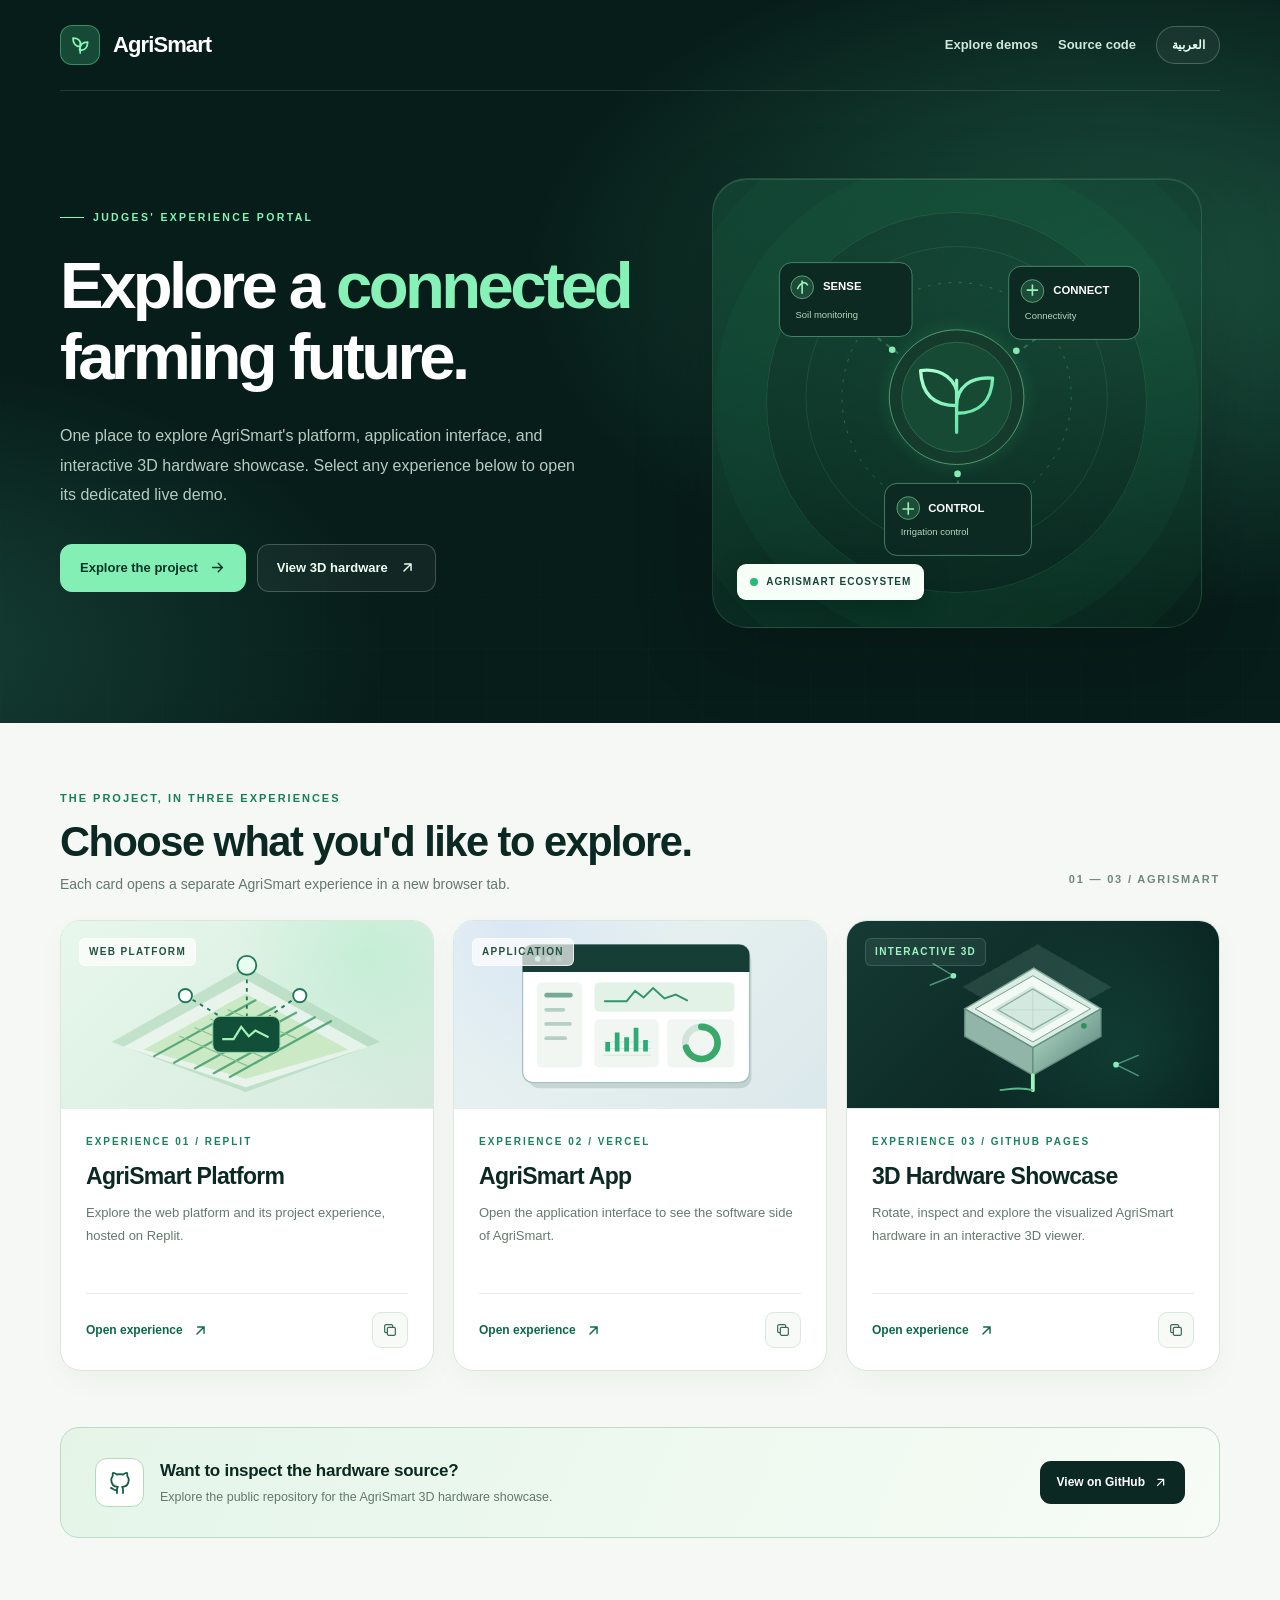
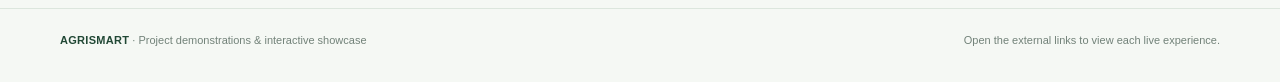
==== judges/index.html @ b03cd0dc "Publish AgriSmart judges portal alongside hardware showcase" ====
<!DOCTYPE html>
<html lang="en" dir="ltr">
<head>
  <meta charset="UTF-8" />
  <meta name="viewport" content="width=device-width, initial-scale=1" />
  <meta name="theme-color" content="#071D19" />
  <meta name="description" content="Explore AgriSmart's digital platform, application interface, and interactive 3D hardware showcase from one presentation page." />
  <title>AgriSmart | Judges' Experience Portal</title>
  <style>
    :root{--ink:#0b2922;--forest:#071d19;--forest2:#102b24;--green:#43e3a1;--green-dark:#137d58;--paper:#f5f8f4;--muted:#65776f;--line:#dce6dd;--radius:22px}
    *,*::before,*::after{box-sizing:border-box}
    html{scroll-behavior:smooth}
    body{margin:0;background:var(--paper);color:var(--ink);font-family:Inter,-apple-system,BlinkMacSystemFont,"Segoe UI",Arial,Tahoma,sans-serif;line-height:1.55;overflow-x:hidden}
    button,a{font:inherit}
    a{text-decoration:none;color:inherit}
    button{cursor:pointer}
    ::selection{background:#b8f6d7;color:#08382a}
    .wrap{width:min(1160px,calc(100% - 52px));margin-inline:auto}
    .dark-zone{position:relative;isolation:isolate;color:white;background:radial-gradient(ellipse 65% 65% at 88% 38%,#1c5340 0%,transparent 72%),radial-gradient(ellipse 50% 50% at -10% 90%,#164238 0%,transparent 80%),var(--forest);overflow:hidden}
    .dark-zone::after{content:"";position:absolute;inset:0;z-index:-1;opacity:.2;pointer-events:none;background-image:linear-gradient(#8bc4a312 1px,transparent 1px),linear-gradient(90deg,#8bc4a312 1px,transparent 1px);background-size:54px 54px;mask-image:linear-gradient(to bottom,transparent 10%,#000 100%)}
    .nav{display:flex;align-items:center;justify-content:space-between;gap:24px;padding:25px 0;border-bottom:1px solid #ffffff1e}
    .brand{display:inline-flex;align-items:center;gap:13px;font-size:22px;font-weight:780;letter-spacing:-.9px}
    .brand-mark{width:40px;height:40px;border:1px solid #6ef0af66;background:#1d5f44b3;border-radius:12px;display:grid;place-items:center}
    .brand-mark svg{width:24px;height:24px}
    .nav-end{display:flex;align-items:center;gap:20px}
    .nav-link{font-size:13px;font-weight:600;color:#d2e7dc;transition:color .2s}
    .nav-link:hover{color:#76f7bb}
    .lang{font-size:12px;font-weight:800;color:#e8fff2;border:1px solid #ffffff38;background:#ffffff0c;padding:9px 13px;border-radius:99px;min-width:64px}
    .lang:hover,.lang:focus-visible{background:#ffffff23}
    .hero{display:grid;grid-template-columns:1.06fr .94fr;align-items:center;gap:40px;min-height:550px;padding:67px 0 88px}
    .eyebrow{display:inline-flex;align-items:center;gap:9px;letter-spacing:2.35px;text-transform:uppercase;font-size:10.5px;font-weight:800;color:#83f5b9;margin-bottom:26px}
    .eyebrow:before{content:"";width:24px;height:1px;background:currentColor}
    .hero h1{margin:0;max-width:650px;font-size:clamp(43px,5.1vw,76px);line-height:1.085;letter-spacing:-3.6px;font-weight:800}
    .hero h1 .mint{color:#86f2b7}
    .hero p{margin:28px 0 34px;color:#b7ccc1;font-size:16px;line-height:1.85;max-width:515px}
    .actions{display:flex;align-items:center;gap:11px;flex-wrap:wrap}
    .btn{display:inline-flex;align-items:center;justify-content:center;gap:11px;padding:13px 19px;border-radius:12px;font-size:13px;font-weight:750;transition:transform .16s,background .16s,border-color .16s}
    .btn:hover{transform:translateY(-2px)}
    .btn-primary{color:#073326;background:#83efb4;border:1px solid #83efb4}
    .btn-primary:hover{background:#acffd0}
    .btn-quiet{color:#effff4;border:1px solid #ffffff35;background:#ffffff0c}
    .btn-quiet:hover{background:#ffffff1b}
    .btn svg{width:17px;height:17px}
    .hero-graphic{min-width:0;position:relative;padding:20px 0 7px}
    .orbital{position:relative;aspect-ratio:1.09;max-width:490px;margin-inline:auto;border-radius:35px;border:1px solid #a5dabb25;background:linear-gradient(145deg,#154c38a3,#09281c5c);box-shadow:inset 0 1px #b5ffca23,0 24px 80px #0003;display:grid;place-items:center;overflow:hidden}
    .orbital:before{content:"";position:absolute;width:78%;aspect-ratio:1;border:1px solid #75d4a228;border-radius:50%;box-shadow:0 0 0 52px #2bf29d08,0 0 0 106px #2bf29d06}
    .orbital svg{width:90%;height:90%;position:relative;z-index:1;overflow:visible}
    .floating-pill{position:absolute;bottom:6%;left:5%;background:#f7fff9;color:#174635;padding:10px 13px;border-radius:9px;box-shadow:0 8px 25px #031f1a70;z-index:3;display:flex;align-items:center;gap:8px;font-weight:800;letter-spacing:1px;font-size:10px}
    .pill-dot{background:#28ba76;width:8px;height:8px;border-radius:50%}
    .intro{padding:67px 0 24px;display:flex;justify-content:space-between;gap:20px;align-items:end}
    .section-overline{color:#167f57;letter-spacing:2px;font-size:11px;font-weight:850;text-transform:uppercase}
    .intro h2{margin:11px 0 9px;font-size:clamp(32px,3.25vw,46px);font-weight:820;line-height:1.15;letter-spacing:-1.5px}
    .intro p{font-size:14px;color:var(--muted);margin:0;max-width:570px}
    .section-count{color:#70877c;white-space:nowrap;font-size:11px;letter-spacing:1.8px;font-weight:800;padding-bottom:8px}
    .cards{display:grid;grid-template-columns:repeat(3,minmax(0,1fr));gap:19px;padding-bottom:56px}
    .card{display:flex;flex-direction:column;min-width:0;border:1px solid #dbe6de;border-radius:21px;background:white;box-shadow:0 10px 28px #0d312008;overflow:hidden;transition:transform .25s,box-shadow .25s,border-color .25s}
    .card:hover{transform:translateY(-6px);border-color:#a9d2b6;box-shadow:0 16px 37px #092d1920}
    .card-art{height:188px;overflow:hidden;position:relative;border-bottom:1px solid #e7eee8;display:grid;place-items:center}
    .art-platform{background:radial-gradient(circle at 83% 18%,#80eab040,transparent 40%),linear-gradient(135deg,#e7f7eb,#d5eadd)}
    .art-app{background:radial-gradient(circle at 15% 0%,#8bb0ff2e,transparent 48%),linear-gradient(135deg,#edf5f3,#dbe8eb)}
    .art-hardware{background:radial-gradient(circle at 75% 70%,#2b9e7a30,transparent 50%),linear-gradient(135deg,#153a34,#061d1b)}
    .art-label{position:absolute;top:17px;left:18px;font-size:10px;letter-spacing:1.35px;font-weight:800;color:#23533c;background:#ffffffb0;border:1px solid #ffffffaf;border-radius:6px;padding:5px 9px}
    .art-hardware .art-label{color:#9bf5c2;background:#e3ffed10;border-color:#a9dfbc30}
    .card-art svg{height:156px;width:94%;display:block}
    .card-content{padding:25px 25px 22px;display:flex;flex-direction:column;flex:1}
    .card-number{font-size:10px;font-weight:850;letter-spacing:2px;color:#16845b;margin-bottom:13px}
    .card h3{margin:0;font-size:23px;line-height:1.2;letter-spacing:-.7px}
    .card p{margin:12px 0 23px;color:#66796e;font-size:13px;line-height:1.72;min-height:68px}
    .card-bottom{margin-top:auto;display:flex;align-items:center;justify-content:space-between;gap:10px;padding-top:18px;border-top:1px solid #e5ece6}
    .card-open{display:inline-flex;align-items:center;gap:9px;font-size:12px;font-weight:800;color:#0d684a;white-space:nowrap}
    .card-open:hover{color:#14a06c}
    .card-open svg{width:17px;height:17px}
    .card-copy{border:1px solid #dbe8de;background:#f7faf7;border-radius:9px;width:36px;height:36px;display:grid;place-items:center;color:#396b52;transition:background .16s}
    .card-copy:hover{background:#dff6e8}
    .card-copy svg{width:16px;height:16px}
    .bottom-panel{display:flex;gap:28px;justify-content:space-between;align-items:center;padding:30px 34px;margin-bottom:70px;border:1px solid #bddac6;border-radius:19px;background:linear-gradient(115deg,#e4f5e8,#f7fcf6)}
    .repo-icon{width:49px;height:49px;border:1px solid #b6d9bd;border-radius:12px;display:grid;place-items:center;background:white;flex:none}
    .repo-icon svg{width:24px;height:24px}
    .repo-description{display:flex;gap:16px;align-items:center}
    .bottom-panel h3{margin:0 0 3px;font-size:17px;letter-spacing:-.25px}
    .bottom-panel p{margin:0;color:#64776b;font-size:12.5px}
    .repo-link{border-radius:11px;background:var(--ink);color:white;padding:12px 17px;font-size:12px;font-weight:750;white-space:nowrap;display:flex;align-items:center;gap:8px;transition:background .18s}
    .repo-link:hover{background:#226445}
    .repo-link svg{width:15px;height:15px}
    footer{border-top:1px solid #dce6dd;padding:23px 0 33px}
    .footer-inner{display:flex;gap:15px;justify-content:space-between;align-items:center;color:#728279;font-size:11px}
    .footer-brand{font-weight:830;letter-spacing:.3px;color:#214835}
    #toast{position:fixed;left:50%;bottom:28px;transform:translate(-50%,15px);opacity:0;pointer-events:none;background:#0a2b20;color:white;box-shadow:0 12px 40px #0003;border-radius:10px;padding:12px 20px;font-size:12px;font-weight:750;transition:all .2s;z-index:20}
    #toast.show{opacity:1;transform:translate(-50%,0)}
    :focus-visible{outline:3px solid #43d795;outline-offset:3px}
    html[dir="rtl"] .hero h1{letter-spacing:-1.8px}
    html[dir="rtl"] .intro h2{letter-spacing:-.6px}
    html[dir="rtl"] .art-label{left:auto;right:18px}
    html[dir="rtl"] .card-art svg{transform:scaleX(-1)}
    html[dir="rtl"] .orbital svg{transform:scaleX(-1)}
    @media(max-width:1020px){.hero{gap:22px}.hero h1{font-size:clamp(39px,5.5vw,60px);letter-spacing:-2px}.card-content{padding:23px 19px}.card h3{font-size:21px}}
    @media(max-width:800px){.hero{grid-template-columns:1fr;padding:60px 0}.hero p{max-width:660px}.hero-graphic{max-width:530px;width:100%;margin:0 auto}.orbital{aspect-ratio:1.4}.orbital svg{height:100%;width:80%}.cards{grid-template-columns:repeat(2,minmax(0,1fr))}.intro{padding-top:50px}}
    @media(max-width:580px){.wrap{width:min(100% - 32px,1160px)}.nav{padding:19px 0}.brand{font-size:19px}.brand-mark{width:36px;height:36px}.nav-link{display:none}.hero{padding:47px 0 60px}.hero h1{font-size:clamp(36px,9.5vw,53px);line-height:1.1;letter-spacing:-1.9px}.hero p{font-size:14px;margin:24px 0 27px}.orbital{aspect-ratio:1.2}.orbital svg{width:90%}.intro{display:block}.intro h2{font-size:35px}.section-count{margin-top:18px}.cards{grid-template-columns:1fr;gap:17px}.card-art{height:170px}.card p{min-height:0}.bottom-panel{flex-direction:column;align-items:stretch;padding:22px;gap:22px;margin-bottom:48px}.repo-link{justify-content:center}.footer-inner{flex-wrap:wrap}.hero-graphic{padding:0}}
    @media(prefers-reduced-motion:reduce){html{scroll-behavior:auto}*,*::before,*::after{transition:none!important;animation:none!important}}
    @media print{.dark-zone{print-color-adjust:exact;-webkit-print-color-adjust:exact}.card-art{print-color-adjust:exact;-webkit-print-color-adjust:exact}.lang,.card-copy{display:none}.hero{min-height:auto;padding:34px 0}.orbital{max-width:300px}.cards{gap:10px}.card-content{padding:12px}.bottom-panel{margin-bottom:20px}a{color:inherit}}
  </style>
</head>
<body>
  <div class="dark-zone">
    <header class="nav wrap">
      <a class="brand" href="#top" aria-label="AgriSmart home">
        <span class="brand-mark" aria-hidden="true">
          <svg viewBox="0 0 24 24" fill="none"><path d="M12.2 20V9.2M12.2 13.7C7.2 13.7 5 10.2 5 5.2c4.8-.1 8 2.1 8 7.5M12.1 17.3c5.1.1 7.5-2.8 7.6-8.1-5.1-.1-8.1 2.9-8.1 8" stroke="#8bf4b8" stroke-width="1.7" stroke-linecap="round" stroke-linejoin="round"/></svg>
        </span>
        AgriSmart
      </a>
      <div class="nav-end">
        <a class="nav-link" href="#experiences" data-t="navExplore">Explore demos</a>
        <a class="nav-link" href="#source" data-t="navSource">Source code</a>
        <button class="lang" id="langToggle" type="button" aria-label="Switch language">العربية</button>
      </div>
    </header>
    <main id="top" class="hero wrap">
      <div>
        <div class="eyebrow" data-t="eyebrow">JUDGES' EXPERIENCE PORTAL</div>
        <h1><span data-t="heroA">Explore a</span> <span class="mint" data-t="heroB">connected</span><br/><span data-t="heroC">farming future.</span></h1>
        <p data-t="heroText">One place to explore AgriSmart's platform, application interface, and interactive 3D hardware showcase. Select any experience below to open its dedicated live demo.</p>
        <div class="actions">
          <a class="btn btn-primary" href="#experiences"><span data-t="ctaExplore">Explore the project</span><svg viewBox="0 0 24 24" fill="none" stroke="currentColor" stroke-width="2" stroke-linecap="round" stroke-linejoin="round" aria-hidden="true"><path d="M5 12h14m-6-6 6 6-6 6"/></svg></a>
          <a class="btn btn-quiet" href="https://geniusa2009-stack.github.io/agrismart-hardware-showcase/" target="_blank" rel="noopener noreferrer"><span data-t="ctaHardware">View 3D hardware</span><svg viewBox="0 0 24 24" fill="none" stroke="currentColor" stroke-width="2" stroke-linecap="round" stroke-linejoin="round" aria-hidden="true"><path d="M7 17 17 7M8 7h9v9"/></svg></a>
        </div>
      </div>
      <div class="hero-graphic" aria-label="Illustration of the AgriSmart connected sensing, control and connectivity system">
        <div class="orbital">
          <svg viewBox="0 0 450 425" xmlns="http://www.w3.org/2000/svg" role="img" aria-labelledby="graphic-title">
            <title id="graphic-title">Connected sensing, control and connectivity architecture illustration</title>
            <defs>
              <linearGradient id="centerGlow" x1="0" y1="0" x2="1" y2="1"><stop stop-color="#b3ffd5"/><stop offset="1" stop-color="#4fde99"/></linearGradient>
              <filter id="glow"><feGaussianBlur stdDeviation="7"/></filter>
            </defs>
            <g stroke="#66c894" stroke-opacity=".35" fill="none"><circle cx="225" cy="207" r="121" stroke-dasharray="3 8"/><circle cx="225" cy="207" r="159" stroke-opacity=".15"/><path d="M225 207 109 120M225 207l117-86M225 207 227 333" stroke-width="2" stroke-dasharray="5 6"/></g>
            <circle cx="225" cy="207" r="75" fill="#31a56d" opacity=".16" filter="url(#glow)"/>
            <circle cx="225" cy="207" r="71" fill="#143b2c" stroke="#83e5a9" stroke-opacity=".56"/>
            <circle cx="225" cy="207" r="58" fill="#164a34" stroke="#96e5b1" stroke-opacity=".22"/>
            <g stroke="url(#centerGlow)" stroke-width="3.5" fill="none" stroke-linecap="round" stroke-linejoin="round"><path d="M225 244v-55M225 216c-27 0-37-16-38-37 23-3 39 10 39 29M225 224c25 0 37-14 38-37-23-2-38 9-38 30"/></g>
            <g>
              <rect x="38" y="65" width="140" height="78" rx="13" fill="#0c2922" stroke="#76cfa18a"/>
              <circle cx="62" cy="91" r="12" fill="#3d8d63" fill-opacity=".35" stroke="#8de6a8" stroke-opacity=".6"/>
              <path d="M57 93c3-7 8-9 11-4M62 84v14" stroke="#9cf2b6" stroke-width="1.7" fill="none"/>
              <text x="84" y="94" font-size="12" fill="#fff" font-weight="750">SENSE</text>
              <text x="55" y="123" font-size="10" fill="#b4d8bf">Soil monitoring</text>
            </g>
            <g>
              <rect x="280" y="69" width="138" height="77" rx="13" fill="#0c2922" stroke="#76cfa18a"/>
              <circle cx="305" cy="95" r="12" fill="#3d8d63" fill-opacity=".35" stroke="#8de6a8" stroke-opacity=".6"/>
              <path d="M299 94h12m-6-6v12" stroke="#9cf2b6" stroke-width="1.7"/>
              <text x="327" y="98" font-size="12" fill="#fff" font-weight="750">CONNECT</text>
              <text x="297" y="124" font-size="10" fill="#b4d8bf">Connectivity</text>
            </g>
            <g>
              <rect x="149" y="298" width="155" height="76" rx="13" fill="#0c2922" stroke="#76cfa18a"/>
              <circle cx="174" cy="324" r="12" fill="#3d8d63" fill-opacity=".35" stroke="#8de6a8" stroke-opacity=".6"/>
              <path d="M168 325h12m-6-7v13" stroke="#9cf2b6" stroke-width="1.7"/>
              <text x="195" y="328" font-size="12" fill="#fff" font-weight="750">CONTROL</text>
              <text x="166" y="352" font-size="10" fill="#b4d8bf">Irrigation control</text>
            </g>
            <g fill="#87eab3"><circle cx="157" cy="157" r="3.5"/><circle cx="288" cy="158" r="3.5"/><circle cx="226" cy="288" r="3.5"/></g>
          </svg>
          <div class="floating-pill"><span class="pill-dot"></span> AGRISMART ECOSYSTEM</div>
        </div>
      </div>
    </main>
  </div>

  <section class="wrap" id="experiences">
    <div class="intro">
      <div><div class="section-overline" data-t="sectionOverline">THE PROJECT, IN THREE EXPERIENCES</div><h2 data-t="sectionTitle">Choose what you'd like to explore.</h2><p data-t="sectionText">Each card opens a separate AgriSmart experience in a new browser tab.</p></div>
      <div class="section-count">01 — 03 / AGRISMART</div>
    </div>
    <div class="cards">
      <article class="card">
        <div class="card-art art-platform">
          <span class="art-label">WEB PLATFORM</span>
          <svg viewBox="0 0 330 165" role="img" aria-label="Illustration of connected agriculture platform">
            <defs><linearGradient id="field" x1="0" y1="0" x2="1" y2="1"><stop stop-color="#86c69e"/><stop offset="1" stop-color="#338864"/></linearGradient></defs>
            <path d="m22 111 142-80 142 80-142 53Z" fill="#9ac9a8" opacity=".43"/>
            <path d="m35 116 129-71 129 71-129 43Z" fill="#fff" fill-opacity=".63"/>
            <path d="m56 119 108-59 108 59-108 31Z" fill="#cce9c5"/>
            <g stroke="#3d996b" stroke-width="2.4" stroke-linecap="round" opacity=".8"><path d="m67 126 107-59M88 133l107-59m-85 65 107-59m-87 64 107-59m-90 63 107-59"/><path d="m94 105 71 31m-55-40 72 31m-55-40 73 30m-55-40 72 30" stroke="#75b982" stroke-width="1.3"/></g>
            <g stroke="#1e795a" stroke-width="2" fill="white"><path d="M165 94V34" stroke-dasharray="4 5"/><circle cx="165" cy="30" r="10" fill="#e9fff1"/><path d="M165 101 217 64" stroke-dasharray="4 5"/><circle cx="221" cy="62" r="7"/><path d="M165 101 102 63" stroke-dasharray="4 5"/><circle cx="100" cy="62" r="7"/></g>
            <rect x="129" y="84" width="71" height="38" rx="8" fill="#124f39" stroke="#89d9a0"/>
            <path d="M139 108h12l8-13 8 10 7-6 14 7" stroke="#a4f1b6" stroke-width="2.3" fill="none"/>
          </svg>
        </div>
        <div class="card-content">
          <div class="card-number">EXPERIENCE 01 / REPLIT</div>
          <h3 data-t="platformTitle">AgriSmart Platform</h3>
          <p data-t="platformText">Explore the web platform and its project experience, hosted on Replit.</p>
          <div class="card-bottom">
            <a class="card-open" href="https://agri-smart-platform-1.replit.app/" target="_blank" rel="noopener noreferrer"><span data-t="openDemo">Open experience</span><svg viewBox="0 0 24 24" fill="none" stroke="currentColor" stroke-width="2" stroke-linecap="round"><path d="M7 17 17 7M8 7h9v9"/></svg></a>
            <button class="card-copy" data-copy="https://agri-smart-platform-1.replit.app/" type="button" aria-label="Copy platform link" title="Copy link"><svg viewBox="0 0 24 24" fill="none" stroke="currentColor" stroke-width="1.8" stroke-linecap="round" stroke-linejoin="round"><rect x="8" y="8" width="12" height="12" rx="2"/><path d="M16 8V6a2 2 0 0 0-2-2H6a2 2 0 0 0-2 2v8a2 2 0 0 0 2 2h2"/></svg></button>
          </div>
        </div>
      </article>
      <article class="card">
        <div class="card-art art-app">
          <span class="art-label">APPLICATION</span>
          <svg viewBox="0 0 330 165" role="img" aria-label="Illustration of AgriSmart web application dashboard">
            <rect x="47" y="14" width="236" height="146" rx="12" fill="#0e3830" opacity=".14"/>
            <rect x="41" y="8" width="240" height="146" rx="11" fill="#fff" stroke="#a8c3bb" stroke-width="1.3"/>
            <path d="M52 8h218a11 11 0 0 1 11 11v18H41V19A11 11 0 0 1 52 8Z" fill="#163e37"/>
            <circle cx="57" cy="23" r="3" fill="#6bd6a3"/><circle cx="68" cy="23" r="3" fill="#6bd6a377"/><circle cx="79" cy="23" r="3" fill="#6bd6a355"/>
            <rect x="56" y="48" width="48" height="90" rx="5" fill="#f1f6f3"/>
            <rect x="64" y="59" width="30" height="5" rx="2.5" fill="#77a998"/>
            <rect x="64" y="75" width="22" height="4" rx="2" fill="#b5cfc2"/>
            <rect x="64" y="90" width="29" height="4" rx="2" fill="#b5cfc2"/>
            <rect x="64" y="105" width="24" height="4" rx="2" fill="#b5cfc2"/>
            <rect x="117" y="48" width="148" height="31" rx="5" fill="#e2f2e7"/>
            <path d="M128 68h23l9-11 9 7 10-10 12 11 12-4 12 6" stroke="#329569" stroke-width="2.1" fill="none" stroke-linecap="round"/>
            <rect x="117" y="87" width="68" height="51" rx="5" fill="#f1f6f3"/>
            <rect x="194" y="87" width="71" height="51" rx="5" fill="#f1f6f3"/>
            <path d="M126 125h51m-50-7h50m-50-7h50" stroke="#d5e5db"/>
            <path d="M131 121v-10m10 10v-20m10 20v-15m10 15v-25m10 25v-12" stroke="#2caa77" stroke-width="5"/>
            <circle cx="230" cy="112" r="17" fill="none" stroke="#d1e4d9" stroke-width="7"/>
            <path d="M230 95a17 17 0 1 1-16 22" fill="none" stroke="#38a86b" stroke-width="7" stroke-linecap="round"/>
          </svg>
        </div>
        <div class="card-content">
          <div class="card-number">EXPERIENCE 02 / VERCEL</div>
          <h3 data-t="appTitle">AgriSmart App</h3>
          <p data-t="appText">Open the application interface to see the software side of AgriSmart.</p>
          <div class="card-bottom">
            <a class="card-open" href="https://agri-smart-cloud-work.vercel.app/simple" target="_blank" rel="noopener noreferrer"><span data-t="openDemo">Open experience</span><svg viewBox="0 0 24 24" fill="none" stroke="currentColor" stroke-width="2" stroke-linecap="round"><path d="M7 17 17 7M8 7h9v9"/></svg></a>
            <button class="card-copy" data-copy="https://agri-smart-cloud-work.vercel.app/simple" type="button" aria-label="Copy application link" title="Copy link"><svg viewBox="0 0 24 24" fill="none" stroke="currentColor" stroke-width="1.8" stroke-linecap="round" stroke-linejoin="round"><rect x="8" y="8" width="12" height="12" rx="2"/><path d="M16 8V6a2 2 0 0 0-2-2H6a2 2 0 0 0-2 2v8a2 2 0 0 0 2 2h2"/></svg></button>
          </div>
        </div>
      </article>
      <article class="card">
        <div class="card-art art-hardware">
          <span class="art-label">INTERACTIVE 3D</span>
          <svg viewBox="0 0 330 165" role="img" aria-label="Illustration of 3D smart irrigation hardware">
            <defs><linearGradient id="caseg" x1="0" y1="0" x2="1" y2="1"><stop stop-color="#bce4d0"/><stop offset="1" stop-color="#527d73"/></linearGradient></defs>
            <path d="m170 8 78 45-79 44-78-44Z" fill="#acd0c4" opacity=".14" stroke="#73cca4" stroke-dasharray="4 5"/>
            <path d="m93 76 73-43 71 43-72 41Z" fill="#d9ede4" stroke="#82a99a" stroke-width="1.5"/>
            <path d="m93 76 72 41v29l-72-41Z" fill="#92b5aa" stroke="#668f80" stroke-width="1.5"/>
            <path d="m165 117 72-41v29l-72 41Z" fill="url(#caseg)" stroke="#668f80" stroke-width="1.5"/>
            <path d="m104 76 61-35 61 35-61 35Z" fill="#f2faf4" stroke="#75998b"/>
            <path d="m121 77 43-25 45 25-44 25Z" fill="#d3e8df"/>
            <path d="m128 77 37-22 37 22-37 21Z" fill="none" stroke="#8aafa0" stroke-width="1.4"/>
            <path d="M165 55v43M128 77h74" stroke="#93b4a3" stroke-opacity=".3"/>
            <circle cx="219" cy="94" r="3" fill="#338e5e"/>
            <path d="m165 146 0 16" stroke="#9cf4bf" stroke-width="4" stroke-linecap="round"/>
            <path d="M165 162c-15-4-24-1-35 0" stroke="#5cb78d" stroke-width="2" fill="none"/>
            <path d="M81 41 59 28m22 13-25 10m197 84 24 12m-24-12 24-10" stroke="#7ad8aa" stroke-opacity=".6" stroke-width="1.5"/>
            <circle cx="81" cy="41" r="3" fill="#89eab9"/><circle cx="253" cy="135" r="3" fill="#89eab9"/>
          </svg>
        </div>
        <div class="card-content">
          <div class="card-number">EXPERIENCE 03 / GITHUB PAGES</div>
          <h3 data-t="hardwareTitle">3D Hardware Showcase</h3>
          <p data-t="hardwareText">Rotate, inspect and explore the visualized AgriSmart hardware in an interactive 3D viewer.</p>
          <div class="card-bottom">
            <a class="card-open" href="https://geniusa2009-stack.github.io/agrismart-hardware-showcase/" target="_blank" rel="noopener noreferrer"><span data-t="openDemo">Open experience</span><svg viewBox="0 0 24 24" fill="none" stroke="currentColor" stroke-width="2" stroke-linecap="round"><path d="M7 17 17 7M8 7h9v9"/></svg></a>
            <button class="card-copy" data-copy="https://geniusa2009-stack.github.io/agrismart-hardware-showcase/" type="button" aria-label="Copy hardware link" title="Copy link"><svg viewBox="0 0 24 24" fill="none" stroke="currentColor" stroke-width="1.8" stroke-linecap="round" stroke-linejoin="round"><rect x="8" y="8" width="12" height="12" rx="2"/><path d="M16 8V6a2 2 0 0 0-2-2H6a2 2 0 0 0-2 2v8a2 2 0 0 0 2 2h2"/></svg></button>
          </div>
        </div>
      </article>
    </div>
  </section>

  <section class="wrap" id="source">
    <div class="bottom-panel">
      <div class="repo-description">
        <div class="repo-icon"><svg viewBox="0 0 24 24" fill="none" stroke="#155c42" stroke-width="1.8" stroke-linecap="round" stroke-linejoin="round" aria-hidden="true"><path d="M9 19c-4 1-4-2-6-2M15 22v-3.5a3.4 3.4 0 0 0-.9-2.6c3.2-.3 6.6-1.6 6.6-7A5.5 5.5 0 0 0 19.2 5a5 5 0 0 0-.1-3s-1.3-.4-4 1.5a14 14 0 0 0-6.2 0C6.2 1.6 4.9 2 4.9 2a5 5 0 0 0-.1 3A5.5 5.5 0 0 0 3.3 8.9c0 5.4 3.4 6.7 6.6 7a3.4 3.4 0 0 0-.9 2.6V22"/></svg></div>
        <div><h3 data-t="repoTitle">Want to inspect the hardware source?</h3><p data-t="repoText">Explore the public repository for the AgriSmart 3D hardware showcase.</p></div>
      </div>
      <a class="repo-link" href="https://github.com/geniusa2009-stack/agrismart-hardware-showcase" target="_blank" rel="noopener noreferrer"><span data-t="repoCTA">View on GitHub</span><svg viewBox="0 0 24 24" fill="none" stroke="currentColor" stroke-width="2" stroke-linecap="round" stroke-linejoin="round" aria-hidden="true"><path d="M7 17 17 7M8 7h9v9"/></svg></a>
    </div>
  </section>

  <footer><div class="wrap footer-inner"><div><span class="footer-brand">AGRISMART</span> · <span data-t="footer">Project demonstrations & interactive showcase</span></div><div data-t="footnote">Open the external links to view each live experience.</div></div></footer>
  <div id="toast" role="status" aria-live="polite">Link copied</div>
  <script>
    (()=>{
      const translations={
        en:{navExplore:'Explore demos',navSource:'Source code',eyebrow:"JUDGES' EXPERIENCE PORTAL",heroA:'Explore a',heroB:'connected',heroC:'farming future.',heroText:"One place to explore AgriSmart's platform, application interface, and interactive 3D hardware showcase. Select any experience below to open its dedicated live demo.",ctaExplore:'Explore the project',ctaHardware:'View 3D hardware',sectionOverline:'THE PROJECT, IN THREE EXPERIENCES',sectionTitle:"Choose what you'd like to explore.",sectionText:'Each card opens a separate AgriSmart experience in a new browser tab.',platformTitle:'AgriSmart Platform',platformText:'Explore the web platform and its project experience, hosted on Replit.',appTitle:'AgriSmart App',appText:'Open the application interface to see the software side of AgriSmart.',hardwareTitle:'3D Hardware Showcase',hardwareText:'Rotate, inspect and explore the visualized AgriSmart hardware in an interactive 3D viewer.',openDemo:'Open experience',repoTitle:'Want to inspect the hardware source?',repoText:'Explore the public repository for the AgriSmart 3D hardware showcase.',repoCTA:'View on GitHub',footer:'Project demonstrations & interactive showcase',footnote:'Open the external links to view each live experience.',copied:'Link copied',copyFailed:'Copy this URL:',lang:'العربية'},
        ar:{navExplore:'استعرض التجارب',navSource:'الكود المصدري',eyebrow:'بوابة عرض المشروع للحكام',heroA:'اكتشف',heroB:'مستقبل',heroC:'الزراعة المتصلة.',heroText:'كل أجزاء AgriSmart في مكان واحد: المنصة الرقمية، واجهة التطبيق، وعرض الهاردوير التفاعلي ثلاثي الأبعاد. اختر أي تجربة لفتحها في صفحة مستقلة.',ctaExplore:'استعرض المشروع',ctaHardware:'شاهد الهاردوير 3D',sectionOverline:'المشروع في ثلاث تجارب',sectionTitle:'اختر الجزء اللي تحب تستكشفه.',sectionText:'كل بطاقة تفتح تجربة AgriSmart مستقلة في تبويب جديد.',platformTitle:'منصة AgriSmart',platformText:'استعرض المنصة الإلكترونية وتجربة المشروع المستضافة على Replit.',appTitle:'تطبيق AgriSmart',appText:'افتح واجهة التطبيق واستعرض الجانب البرمجي من المشروع.',hardwareTitle:'معرض الهاردوير 3D',hardwareText:'لفّ مجسمات هاردوير AgriSmart وتفقدها باستخدام عارض ثلاثي الأبعاد تفاعلي.',openDemo:'افتح التجربة',repoTitle:'عايز تشوف كود الهاردوير؟',repoText:'استعرض مستودع GitHub العام الخاص بمعرض الهاردوير ثلاثي الأبعاد.',repoCTA:'فتح GitHub',footer:'عروض المشروع والتجارب التفاعلية',footnote:'افتح الروابط الخارجية لاستعراض كل تجربة.',copied:'تم نسخ الرابط',copyFailed:'انسخ الرابط:',lang:'English'}
      };
      let lang='en',toastTimer;
      const toggle=document.getElementById('langToggle'),toast=document.getElementById('toast');
      const update=()=>{document.documentElement.lang=lang;document.documentElement.dir=lang==='ar'?'rtl':'ltr';document.querySelectorAll('[data-t]').forEach(el=>{let value=translations[lang][el.dataset.t];if(value!==undefined)el.textContent=value});toggle.textContent=translations[lang].lang;toggle.setAttribute('aria-label',lang==='en'?'Switch to Arabic':'Switch to English')};
      toggle.addEventListener('click',()=>{lang=lang==='en'?'ar':'en';update()});
      function notice(message){toast.textContent=message;toast.classList.add('show');clearTimeout(toastTimer);toastTimer=setTimeout(()=>toast.classList.remove('show'),2300)}
      document.querySelectorAll('[data-copy]').forEach(btn=>btn.addEventListener('click',async()=>{let url=btn.dataset.copy;try{if(navigator.clipboard&&window.isSecureContext){await navigator.clipboard.writeText(url)}else{let el=document.createElement('textarea');el.value=url;el.style.position='fixed';el.style.opacity='0';document.body.appendChild(el);el.select();if(!document.execCommand('copy'))throw new Error('copy failed');el.remove()}notice(translations[lang].copied)}catch(e){window.prompt(translations[lang].copyFailed,url)}}));
      update();
    })();
  </script>
</body>
</html>
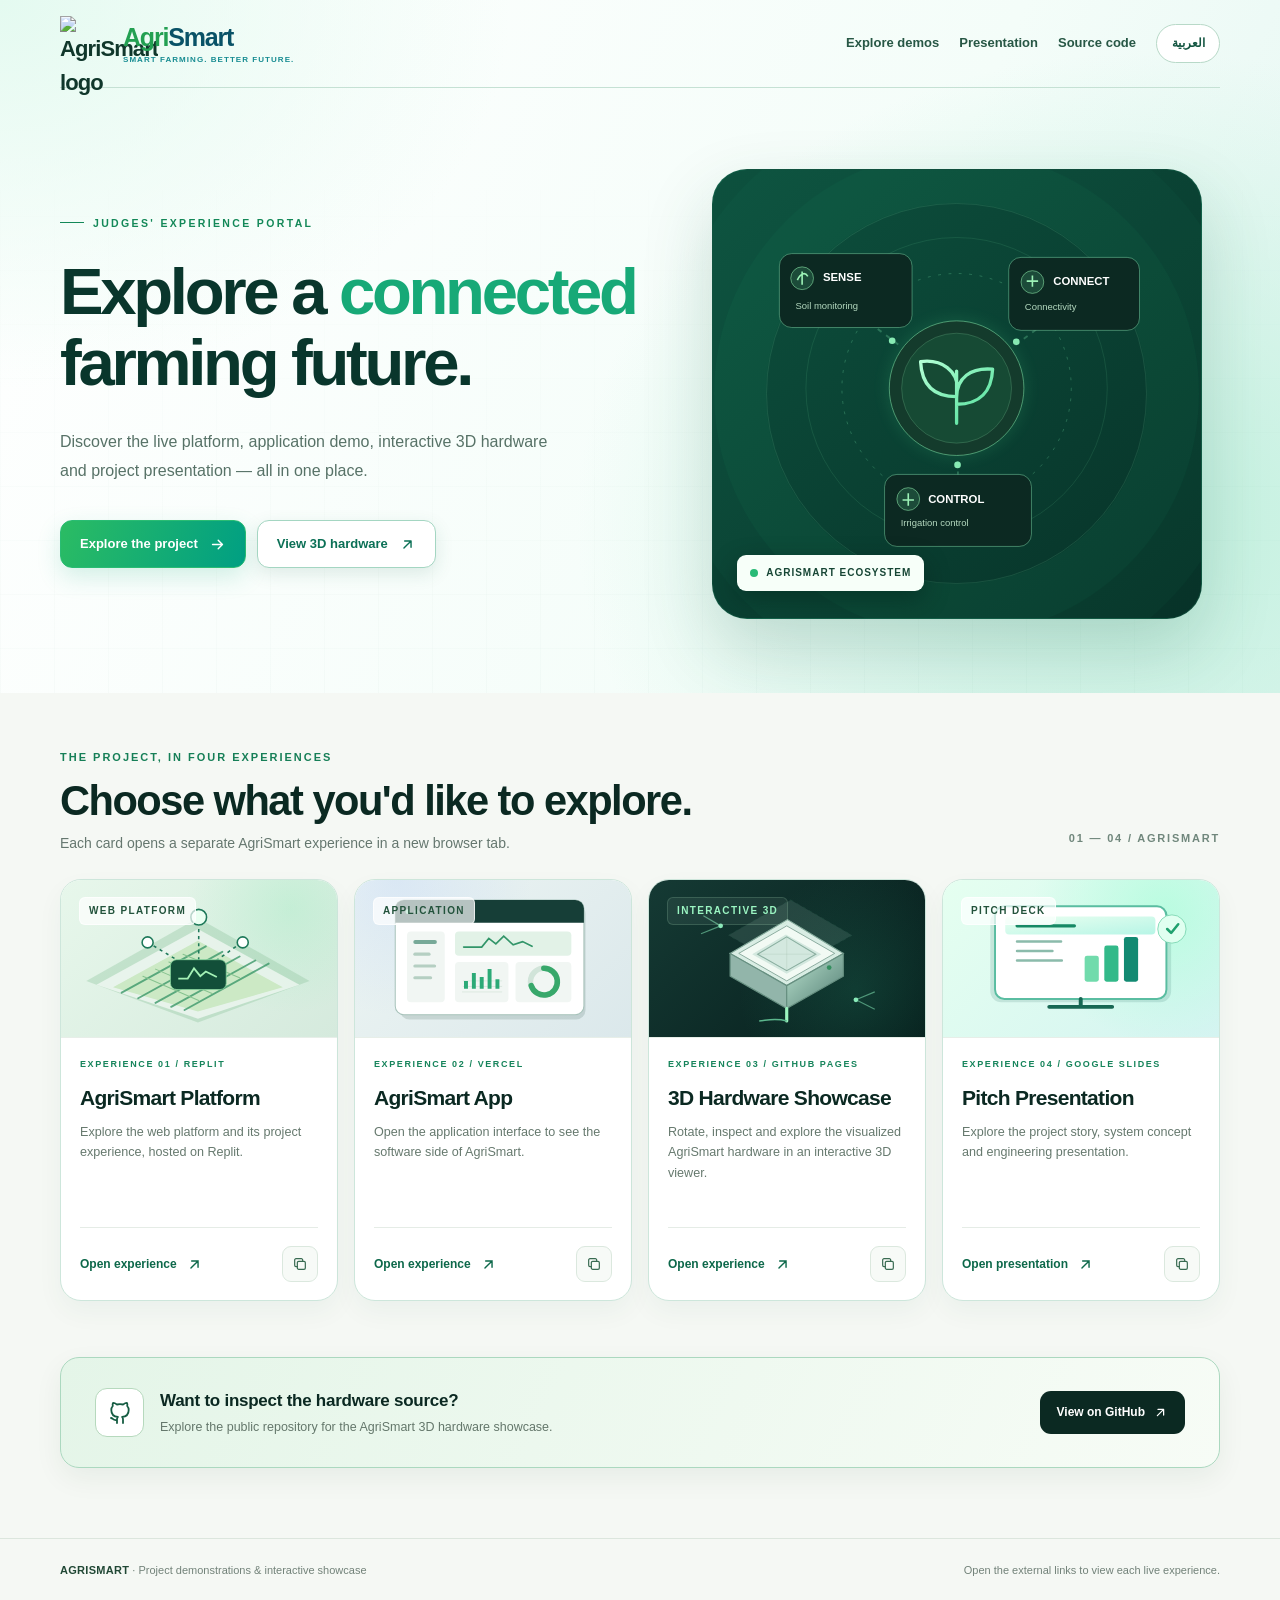
==== commit 70c3b575: "Add presentation and refreshed AgriSmart branding to judges portal" ====
--- a/judges/index.html
+++ b/judges/index.html
@@ -98,19 +98,42 @@
     @media(max-width:580px){.wrap{width:min(100% - 32px,1160px)}.nav{padding:19px 0}.brand{font-size:19px}.brand-mark{width:36px;height:36px}.nav-link{display:none}.hero{padding:47px 0 60px}.hero h1{font-size:clamp(36px,9.5vw,53px);line-height:1.1;letter-spacing:-1.9px}.hero p{font-size:14px;margin:24px 0 27px}.orbital{aspect-ratio:1.2}.orbital svg{width:90%}.intro{display:block}.intro h2{font-size:35px}.section-count{margin-top:18px}.cards{grid-template-columns:1fr;gap:17px}.card-art{height:170px}.card p{min-height:0}.bottom-panel{flex-direction:column;align-items:stretch;padding:22px;gap:22px;margin-bottom:48px}.repo-link{justify-content:center}.footer-inner{flex-wrap:wrap}.hero-graphic{padding:0}}
     @media(prefers-reduced-motion:reduce){html{scroll-behavior:auto}*,*::before,*::after{transition:none!important;animation:none!important}}
     @media print{.dark-zone{print-color-adjust:exact;-webkit-print-color-adjust:exact}.card-art{print-color-adjust:exact;-webkit-print-color-adjust:exact}.lang,.card-copy{display:none}.hero{min-height:auto;padding:34px 0}.orbital{max-width:300px}.cards{gap:10px}.card-content{padding:12px}.bottom-panel{margin-bottom:20px}a{color:inherit}}
+
+    /* Premium AgriSmart judges refresh */
+    .dark-zone{color:#10372b;background:radial-gradient(ellipse 60% 90% at 90% 75%,#c3f1df 0%,transparent 75%),radial-gradient(ellipse 50% 70% at 0% 0%,#e4faf0 0%,transparent 80%),linear-gradient(115deg,#fff,#f4fdf9 64%,#e4f6f2)}
+    .dark-zone::after{opacity:.46;background-image:linear-gradient(#32856b0d 1px,transparent 1px),linear-gradient(90deg,#32856b0d 1px,transparent 1px)}
+    .nav{padding:16px 0;border-bottom:1px solid #c5e1d4}
+    .brand{gap:12px}.official-logo{width:51px;height:55px;display:grid;place-items:center;flex:none}.official-logo img{width:100%;height:100%;object-fit:contain}
+    .brand-name{display:flex;flex-direction:column;line-height:1.13;gap:4px}
+    .brand-name strong{font-size:25px;letter-spacing:-1.2px;color:#23a052;font-weight:850}
+    .brand-name strong span{color:#095267}.brand-name small{font-size:8px;font-weight:780;letter-spacing:1.05px;color:#178c92;white-space:nowrap}
+    .nav-link{color:#275745;font-size:13px}.nav-link:hover{color:#00966a}
+    .lang{color:#145642;background:#fff;border-color:#b8d9c8}.lang:hover{background:#e5f9ed}
+    .hero{min-height:490px;padding:61px 0 67px}.eyebrow{color:#138858}
+    .hero h1{color:#09362c;letter-spacing:-3.3px}.hero h1 .mint{color:#17a977}.hero p{color:#577267}
+    .btn-primary{color:#fff;background:linear-gradient(110deg,#2bbc63,#009f83);border:1px solid #2abc73;box-shadow:0 9px 23px #24af8430}.btn-primary:hover{background:#29b975}
+    .btn-quiet{color:#0b7056;background:#fff;border:1px solid #a4d6c2;box-shadow:0 6px 18px #236b5020}.btn-quiet:hover{background:#ecfff5}
+    .orbital{background:linear-gradient(140deg,#0d513e,#073228);border:1px solid #299c7138;box-shadow:0 30px 70px #18584430}
+    .intro{padding-top:56px}.cards{grid-template-columns:repeat(4,minmax(0,1fr));gap:16px}
+    .card{border-color:#cde6db;box-shadow:0 11px 27px #1756370c}.card-art{height:158px}.card-art svg{height:141px}
+    .card-content{padding:20px 19px 18px}.card h3{font-size:21px}.card p{font-size:12.6px;min-height:82px;line-height:1.6}.card-number{font-size:9px;letter-spacing:1.6px}
+    .art-presentation{background:radial-gradient(circle at 80% 20%,#9fffd38c,transparent 52%),linear-gradient(135deg,#e5fff0,#d4f4f1)}
+    .bottom-panel{border-color:#abd8bf;box-shadow:0 10px 28px #143d2610}
+    @media(max-width:1120px){.cards{grid-template-columns:repeat(2,minmax(0,1fr))}.card p{min-height:0}.card-art{height:180px}.card-art svg{height:151px}}
+    @media(max-width:800px){.hero{padding:46px 0 56px}.hero-graphic{max-width:470px}.nav-end{gap:13px}}
+    @media(max-width:580px){.cards{grid-template-columns:1fr}.brand-name strong{font-size:21px}.brand-name small{font-size:6.8px}.official-logo{width:39px;height:43px}.nav{padding:15px 0}.hero h1{letter-spacing:-1.6px}.card-art{height:167px}.card p{min-height:0}.bottom-panel{margin-bottom:44px}}
+    @media print{.dark-zone{background:#f0fff7!important;color:#10372b!important}.cards{grid-template-columns:repeat(2,minmax(0,1fr))}.card p{min-height:0}}
   </style>
 </head>
 <body>
   <div class="dark-zone">
     <header class="nav wrap">
       <a class="brand" href="#top" aria-label="AgriSmart home">
-        <span class="brand-mark" aria-hidden="true">
-          <svg viewBox="0 0 24 24" fill="none"><path d="M12.2 20V9.2M12.2 13.7C7.2 13.7 5 10.2 5 5.2c4.8-.1 8 2.1 8 7.5M12.1 17.3c5.1.1 7.5-2.8 7.6-8.1-5.1-.1-8.1 2.9-8.1 8" stroke="#8bf4b8" stroke-width="1.7" stroke-linecap="round" stroke-linejoin="round"/></svg>
-        </span>
-        AgriSmart
+        <span class="official-logo"><img src="https://raw.githubusercontent.com/geniusa2009-stack/agrismart/main/logo.png" width="49" height="53" alt="AgriSmart logo"></span><span class="brand-name"><strong>Agri<span>Smart</span></strong><small>SMART FARMING. BETTER FUTURE.</small></span>
       </a>
       <div class="nav-end">
         <a class="nav-link" href="#experiences" data-t="navExplore">Explore demos</a>
+        <a class="nav-link" href="#presentation" data-t="navPresentation">Presentation</a>
         <a class="nav-link" href="#source" data-t="navSource">Source code</a>
         <button class="lang" id="langToggle" type="button" aria-label="Switch language">العربية</button>
       </div>
@@ -119,7 +142,7 @@
       <div>
         <div class="eyebrow" data-t="eyebrow">JUDGES' EXPERIENCE PORTAL</div>
         <h1><span data-t="heroA">Explore a</span> <span class="mint" data-t="heroB">connected</span><br/><span data-t="heroC">farming future.</span></h1>
-        <p data-t="heroText">One place to explore AgriSmart's platform, application interface, and interactive 3D hardware showcase. Select any experience below to open its dedicated live demo.</p>
+        <p data-t="heroText">Discover the live platform, application demo, interactive 3D hardware and project presentation — all in one place.</p>
         <div class="actions">
           <a class="btn btn-primary" href="#experiences"><span data-t="ctaExplore">Explore the project</span><svg viewBox="0 0 24 24" fill="none" stroke="currentColor" stroke-width="2" stroke-linecap="round" stroke-linejoin="round" aria-hidden="true"><path d="M5 12h14m-6-6 6 6-6 6"/></svg></a>
           <a class="btn btn-quiet" href="https://geniusa2009-stack.github.io/agrismart-hardware-showcase/" target="_blank" rel="noopener noreferrer"><span data-t="ctaHardware">View 3D hardware</span><svg viewBox="0 0 24 24" fill="none" stroke="currentColor" stroke-width="2" stroke-linecap="round" stroke-linejoin="round" aria-hidden="true"><path d="M7 17 17 7M8 7h9v9"/></svg></a>
@@ -169,8 +192,8 @@
 
   <section class="wrap" id="experiences">
     <div class="intro">
-      <div><div class="section-overline" data-t="sectionOverline">THE PROJECT, IN THREE EXPERIENCES</div><h2 data-t="sectionTitle">Choose what you'd like to explore.</h2><p data-t="sectionText">Each card opens a separate AgriSmart experience in a new browser tab.</p></div>
-      <div class="section-count">01 — 03 / AGRISMART</div>
+      <div><div class="section-overline" data-t="sectionOverline">THE PROJECT, IN FOUR EXPERIENCES</div><h2 data-t="sectionTitle">Choose what you'd like to explore.</h2><p data-t="sectionText">Each card opens a separate AgriSmart experience in a new browser tab.</p></div>
+      <div class="section-count">01 — 04 / AGRISMART</div>
     </div>
     <div class="cards">
       <article class="card">
@@ -260,6 +283,34 @@
           </div>
         </div>
       </article>
+      <article class="card" id="presentation">
+        <div class="card-art art-presentation">
+          <span class="art-label">PITCH DECK</span>
+          <svg viewBox="0 0 330 165" role="img" aria-label="Pitch presentation illustration">
+            <defs><linearGradient id="pitchGrad" x1="0" y1="0" x2="1" y2="1"><stop stop-color="#eafff0"/><stop offset="1" stop-color="#b7f5e6"/></linearGradient></defs>
+            <rect x="50" y="22" width="230" height="116" rx="14" fill="#0b5046" opacity=".13"/>
+            <rect x="56" y="16" width="218" height="118" rx="12" fill="white" stroke="#5abda1" stroke-width="2.5"/>
+            <rect x="69" y="29" width="191" height="23" rx="5" fill="url(#pitchGrad)"/>
+            <path d="M84 41h73" stroke="#168965" stroke-width="4" stroke-linecap="round"/>
+            <path d="M84 61h56m-56 12h45m-45 12h57" stroke="#8bbbab" stroke-width="3.2" stroke-linecap="round"/>
+            <rect x="170" y="79" width="18" height="33" rx="3" fill="#71dbac"/>
+            <rect x="195" y="66" width="18" height="46" rx="3" fill="#32b989"/>
+            <rect x="220" y="55" width="18" height="57" rx="3" fill="#128a72"/>
+            <path d="M165 134v10m-40 0h80" stroke="#176753" stroke-width="5" stroke-linecap="round"/>
+            <circle cx="281" cy="45" r="18" fill="#e0fff0" stroke="#70d2aa"/>
+            <path d="m275 45 5 5 9-11" stroke="#20a16f" stroke-width="3.3" fill="none" stroke-linecap="round" stroke-linejoin="round"/>
+          </svg>
+        </div>
+        <div class="card-content">
+          <div class="card-number">EXPERIENCE 04 / GOOGLE SLIDES</div>
+          <h3 data-t="presentationTitle">Pitch Presentation</h3>
+          <p data-t="presentationText">Explore the project story, system concept and engineering presentation.</p>
+          <div class="card-bottom">
+            <a class="card-open" href="https://docs.google.com/presentation/d/1z5v49iZvab1W1-6Dvy4p2F6wWr3XK7wP/edit?slide=id.p1#slide=id.p1" target="_blank" rel="noopener noreferrer"><span data-t="openPresentation">Open presentation</span><svg viewBox="0 0 24 24" fill="none" stroke="currentColor" stroke-width="2" stroke-linecap="round"><path d="M7 17 17 7M8 7h9v9"/></svg></a>
+            <button class="card-copy" data-copy="https://docs.google.com/presentation/d/1z5v49iZvab1W1-6Dvy4p2F6wWr3XK7wP/edit?slide=id.p1#slide=id.p1" type="button" aria-label="Copy presentation link" title="Copy link"><svg viewBox="0 0 24 24" fill="none" stroke="currentColor" stroke-width="1.8" stroke-linecap="round" stroke-linejoin="round"><rect x="8" y="8" width="12" height="12" rx="2"/><path d="M16 8V6a2 2 0 0 0-2-2H6a2 2 0 0 0-2 2v8a2 2 0 0 0 2 2h2"/></svg></button>
+          </div>
+        </div>
+      </article>
     </div>
   </section>
 
@@ -278,8 +329,8 @@
   <script>
     (()=>{
       const translations={
-        en:{navExplore:'Explore demos',navSource:'Source code',eyebrow:"JUDGES' EXPERIENCE PORTAL",heroA:'Explore a',heroB:'connected',heroC:'farming future.',heroText:"One place to explore AgriSmart's platform, application interface, and interactive 3D hardware showcase. Select any experience below to open its dedicated live demo.",ctaExplore:'Explore the project',ctaHardware:'View 3D hardware',sectionOverline:'THE PROJECT, IN THREE EXPERIENCES',sectionTitle:"Choose what you'd like to explore.",sectionText:'Each card opens a separate AgriSmart experience in a new browser tab.',platformTitle:'AgriSmart Platform',platformText:'Explore the web platform and its project experience, hosted on Replit.',appTitle:'AgriSmart App',appText:'Open the application interface to see the software side of AgriSmart.',hardwareTitle:'3D Hardware Showcase',hardwareText:'Rotate, inspect and explore the visualized AgriSmart hardware in an interactive 3D viewer.',openDemo:'Open experience',repoTitle:'Want to inspect the hardware source?',repoText:'Explore the public repository for the AgriSmart 3D hardware showcase.',repoCTA:'View on GitHub',footer:'Project demonstrations & interactive showcase',footnote:'Open the external links to view each live experience.',copied:'Link copied',copyFailed:'Copy this URL:',lang:'العربية'},
-        ar:{navExplore:'استعرض التجارب',navSource:'الكود المصدري',eyebrow:'بوابة عرض المشروع للحكام',heroA:'اكتشف',heroB:'مستقبل',heroC:'الزراعة المتصلة.',heroText:'كل أجزاء AgriSmart في مكان واحد: المنصة الرقمية، واجهة التطبيق، وعرض الهاردوير التفاعلي ثلاثي الأبعاد. اختر أي تجربة لفتحها في صفحة مستقلة.',ctaExplore:'استعرض المشروع',ctaHardware:'شاهد الهاردوير 3D',sectionOverline:'المشروع في ثلاث تجارب',sectionTitle:'اختر الجزء اللي تحب تستكشفه.',sectionText:'كل بطاقة تفتح تجربة AgriSmart مستقلة في تبويب جديد.',platformTitle:'منصة AgriSmart',platformText:'استعرض المنصة الإلكترونية وتجربة المشروع المستضافة على Replit.',appTitle:'تطبيق AgriSmart',appText:'افتح واجهة التطبيق واستعرض الجانب البرمجي من المشروع.',hardwareTitle:'معرض الهاردوير 3D',hardwareText:'لفّ مجسمات هاردوير AgriSmart وتفقدها باستخدام عارض ثلاثي الأبعاد تفاعلي.',openDemo:'افتح التجربة',repoTitle:'عايز تشوف كود الهاردوير؟',repoText:'استعرض مستودع GitHub العام الخاص بمعرض الهاردوير ثلاثي الأبعاد.',repoCTA:'فتح GitHub',footer:'عروض المشروع والتجارب التفاعلية',footnote:'افتح الروابط الخارجية لاستعراض كل تجربة.',copied:'تم نسخ الرابط',copyFailed:'انسخ الرابط:',lang:'English'}
+        en:{navExplore:'Explore demos',navPresentation:'Presentation',navSource:'Source code',eyebrow:"JUDGES' EXPERIENCE PORTAL",heroA:'Explore a',heroB:'connected',heroC:'farming future.',heroText:"Discover the live platform, application demo, interactive 3D hardware and project presentation — all in one place.",ctaExplore:'Explore the project',ctaHardware:'View 3D hardware',sectionOverline:'THE PROJECT, IN FOUR EXPERIENCES',sectionTitle:"Choose what you'd like to explore.",sectionText:'Each card opens a separate AgriSmart experience in a new browser tab.',platformTitle:'AgriSmart Platform',platformText:'Explore the web platform and its project experience, hosted on Replit.',appTitle:'AgriSmart App',appText:'Open the application interface to see the software side of AgriSmart.',hardwareTitle:'3D Hardware Showcase',hardwareText:'Rotate, inspect and explore the visualized AgriSmart hardware in an interactive 3D viewer.',presentationTitle:'Pitch Presentation',presentationText:'Explore the project story, system concept and engineering presentation.',openPresentation:'Open presentation',openDemo:'Open experience',repoTitle:'Want to inspect the hardware source?',repoText:'Explore the public repository for the AgriSmart 3D hardware showcase.',repoCTA:'View on GitHub',footer:'Project demonstrations & interactive showcase',footnote:'Open the external links to view each live experience.',copied:'Link copied',copyFailed:'Copy this URL:',lang:'العربية'},
+        ar:{navExplore:'استعرض التجارب',navPresentation:'العرض التقديمي',navSource:'الكود المصدري',eyebrow:'بوابة عرض المشروع للحكام',heroA:'اكتشف',heroB:'مستقبل',heroC:'الزراعة المتصلة.',heroText:'كل أجزاء AgriSmart في مكان واحد: المنصة الرقمية، واجهة التطبيق، وعرض الهاردوير ثلاثي الأبعاد، والبرزنتيشن. اختر أي تجربة لفتحها في صفحة مستقلة.',ctaExplore:'استعرض المشروع',ctaHardware:'شاهد الهاردوير 3D',sectionOverline:'المشروع في أربع تجارب',sectionTitle:'اختر الجزء اللي تحب تستكشفه.',sectionText:'كل بطاقة تفتح تجربة AgriSmart مستقلة في تبويب جديد.',platformTitle:'منصة AgriSmart',platformText:'استعرض المنصة الإلكترونية وتجربة المشروع المستضافة على Replit.',appTitle:'تطبيق AgriSmart',appText:'افتح واجهة التطبيق واستعرض الجانب البرمجي من المشروع.',hardwareTitle:'معرض الهاردوير 3D',hardwareText:'لفّ مجسمات هاردوير AgriSmart وتفقدها باستخدام عارض ثلاثي الأبعاد تفاعلي.',presentationTitle:'العرض التقديمي',presentationText:'شاهد قصة المشروع وفكرته وتفاصيله الهندسية في عرض Google Slides.',openPresentation:'افتح البرزنتيشن',openDemo:'افتح التجربة',repoTitle:'عايز تشوف كود الهاردوير؟',repoText:'استعرض مستودع GitHub العام الخاص بمعرض الهاردوير ثلاثي الأبعاد.',repoCTA:'فتح GitHub',footer:'عروض المشروع والتجارب التفاعلية',footnote:'افتح الروابط الخارجية لاستعراض كل تجربة.',copied:'تم نسخ الرابط',copyFailed:'انسخ الرابط:',lang:'English'}
       };
       let lang='en',toastTimer;
       const toggle=document.getElementById('langToggle'),toast=document.getElementById('toast');
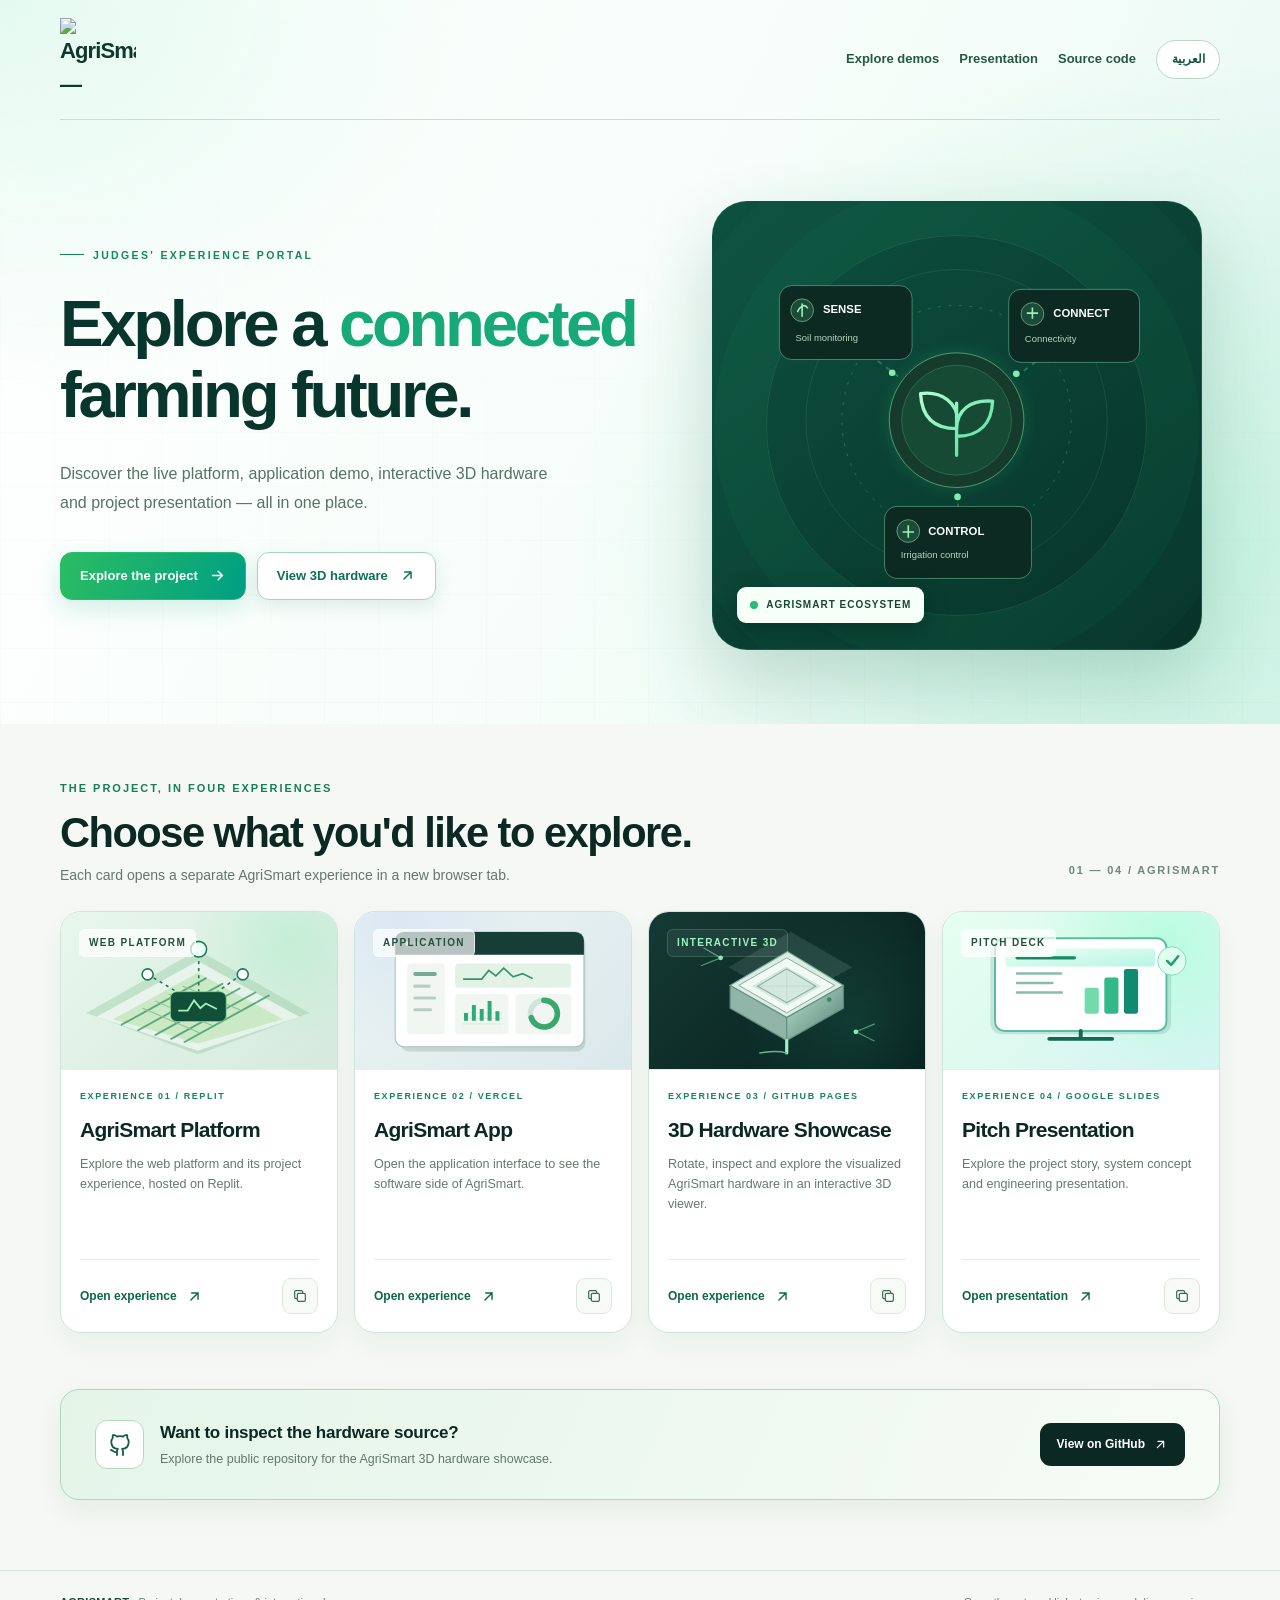
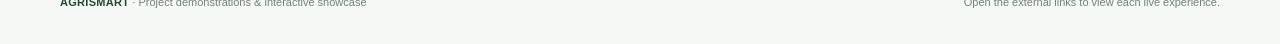
==== commit ea9e327b: "Use original AgriSmart logo without duplicate brand text in judges portal" ====
--- a/judges/index.html
+++ b/judges/index.html
@@ -123,13 +123,18 @@
     @media(max-width:800px){.hero{padding:46px 0 56px}.hero-graphic{max-width:470px}.nav-end{gap:13px}}
     @media(max-width:580px){.cards{grid-template-columns:1fr}.brand-name strong{font-size:21px}.brand-name small{font-size:6.8px}.official-logo{width:39px;height:43px}.nav{padding:15px 0}.hero h1{letter-spacing:-1.6px}.card-art{height:167px}.card p{min-height:0}.bottom-panel{margin-bottom:44px}}
     @media print{.dark-zone{background:#f0fff7!important;color:#10372b!important}.cards{grid-template-columns:repeat(2,minmax(0,1fr))}.card p{min-height:0}}
+
+    /* Official AgriSmart logo shown directly, without duplicate text or logo treatments */
+    .brand{display:inline-flex;align-items:center;justify-content:flex-start;flex:none;gap:0;padding:2px 0;background:none!important;border:0!important;box-shadow:none!important}
+    .brand-logo-image{display:block;width:76px;height:auto;aspect-ratio:384/419;object-fit:contain;max-width:100%;mix-blend-mode:normal;filter:none!important;transform:none!important}
+    @media(max-width:580px){.brand-logo-image{width:61px}}
   </style>
 </head>
 <body>
   <div class="dark-zone">
     <header class="nav wrap">
       <a class="brand" href="#top" aria-label="AgriSmart home">
-        <span class="official-logo"><img src="https://raw.githubusercontent.com/geniusa2009-stack/agrismart/main/logo.png" width="49" height="53" alt="AgriSmart logo"></span><span class="brand-name"><strong>Agri<span>Smart</span></strong><small>SMART FARMING. BETTER FUTURE.</small></span>
+        <img class="brand-logo-image" src="https://raw.githubusercontent.com/geniusa2009-stack/agrismart/main/logo.png" width="76" height="83" alt="AgriSmart — Smart Farming. Better Future." decoding="async">
       </a>
       <div class="nav-end">
         <a class="nav-link" href="#experiences" data-t="navExplore">Explore demos</a>
